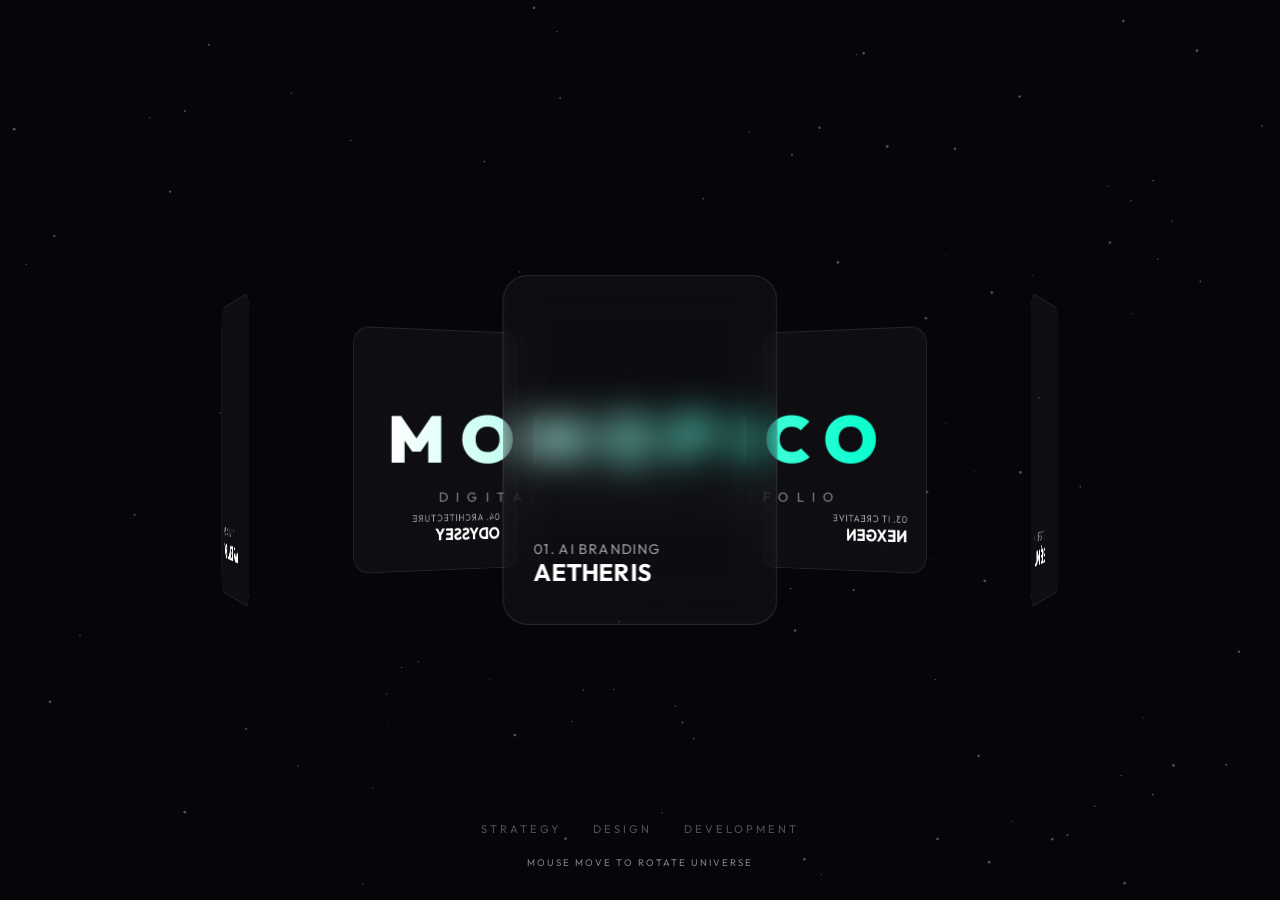
==== index.html @ 7fe348ae "Deploy MOMOPICO Master Portal with 3D orbiting ecosystem" ====
<!DOCTYPE html>
<html lang="ko">
<head>
    <meta charset="UTF-8">
    <meta name="viewport" content="width=device-width, initial-scale=1.0">
    <title>MOMOPICO | The Master Portfolio</title>
    
    <!-- SEO -->
    <meta name="description" content="AI 브랜딩부터 하이엔드 건축까지, 모모피코가 창조하는 디지털 우주를 경험하세요.">
    
    <!-- Fonts -->
    <link rel="preconnect" href="https://fonts.googleapis.com">
    <link rel="preconnect" href="https://fonts.gstatic.com" crossorigin>
    <link href="https://fonts.googleapis.com/css2?family=Outfit:wght@200;400;700;900&display=swap" rel="stylesheet">
    
    <style>
        :root {
            --bg: #05050a;
            --accent: #00ffcc;
            --text: #ffffff;
            --glass: rgba(255, 255, 255, 0.03);
            --glass-border: rgba(255, 255, 255, 0.1);
        }

        * {
            margin: 0;
            padding: 0;
            box-sizing: border-box;
        }

        body {
            background-color: var(--bg);
            color: var(--text);
            font-family: 'Outfit', sans-serif;
            overflow: hidden;
            height: 100vh;
            display: flex;
            flex-direction: column;
            align-items: center;
            justify-content: center;
        }

        /* --- Background Particles --- */
        #particles {
            position: fixed;
            top: 0;
            left: 0;
            width: 100%;
            height: 100%;
            z-index: -1;
        }

        /* --- Main Hub --- */
        .portal-wrapper {
            perspective: 2000px;
            width: 100%;
            height: 80vh;
            display: flex;
            align-items: center;
            justify-content: center;
            position: relative;
        }

        .hub-container {
            position: relative;
            transform-style: preserve-3d;
            width: 600px;
            height: 600px;
            display: flex;
            align-items: center;
            justify-content: center;
            transition: transform 0.1s ease-out;
        }

        .center-logo {
            z-index: 10;
            text-align: center;
            transform: translateZ(50px);
        }

        .center-logo h1 {
            font-size: 4rem;
            font-weight: 900;
            letter-spacing: 15px;
            margin-bottom: 0.5rem;
            background: linear-gradient(to right, #ffffff, var(--accent));
            -webkit-background-clip: text;
            -webkit-text-fill-color: transparent;
        }

        .center-logo p {
            font-size: 0.8rem;
            letter-spacing: 8px;
            text-transform: uppercase;
            opacity: 0.5;
        }

        /* --- Project Cards --- */
        .project-node {
            position: absolute;
            width: 220px;
            height: 280px;
            background: var(--glass);
            backdrop-filter: blur(15px);
            border: 1px solid var(--glass-border);
            border-radius: 20px;
            padding: 1.5rem;
            text-decoration: none;
            color: var(--text);
            transition: all 0.5s cubic-bezier(0.16, 1, 0.3, 1);
            transform-style: preserve-3d;
            display: flex;
            flex-direction: column;
            justify-content: flex-end;
            overflow: hidden;
        }

        .project-node:hover {
            background: rgba(255, 255, 255, 0.1);
            border-color: var(--accent);
            transform: scale(1.1) translateZ(100px);
            box-shadow: 0 20px 50px rgba(0, 255, 204, 0.1);
        }

        .node-info h3 {
            font-size: 1.2rem;
            font-weight: 700;
            margin-bottom: 0.3rem;
        }

        .node-info p {
            font-size: 0.7rem;
            opacity: 0.6;
            letter-spacing: 1px;
            text-transform: uppercase;
        }

        /* --- Positions (Orbiting) --- */
        .node-1 { transform: rotateY(0deg) translateZ(400px); }
        .node-2 { transform: rotateY(72deg) translateZ(400px); }
        .node-3 { transform: rotateY(144deg) translateZ(400px); }
        .node-4 { transform: rotateY(216deg) translateZ(400px); }
        .node-5 { transform: rotateY(288deg) translateZ(400px); }

        /* --- UI Elements --- */
        .bottom-nav {
            position: fixed;
            bottom: 4rem;
            display: flex;
            gap: 2rem;
            font-size: 0.7rem;
            letter-spacing: 3px;
            opacity: 0.3;
        }

        .hint {
            position: fixed;
            bottom: 2rem;
            font-size: 0.6rem;
            letter-spacing: 2px;
            opacity: 0.5;
            animation: pulse 2s infinite;
        }

        @keyframes pulse {
            0%, 100% { opacity: 0.3; }
            50% { opacity: 0.8; }
        }

        @media (max-width: 768px) {
            .hub-container { transform: scale(0.6); }
            .center-logo h1 { font-size: 2.5rem; }
        }
    </style>
</head>
<body>
    <canvas id="particles"></canvas>

    <div class="portal-wrapper">
        <div class="hub-container" id="hub">
            <div class="center-logo">
                <h1>MOMOPICO</h1>
                <p>Digital Universe Portfolio</p>
            </div>

            <!-- Orbiting Projects -->
            <a href="https://aetheris-lab.vercel.app" class="project-node node-1" target="_blank">
                <div class="node-info">
                    <p>01. AI Branding</p>
                    <h3>AETHERIS</h3>
                </div>
            </a>
            <a href="https://lumiere-fragrance.vercel.app" class="project-node node-2" target="_blank">
                <div class="node-info">
                    <p>02. Lifestyle</p>
                    <h3>LUMIÈRE</h3>
                </div>
            </a>
            <a href="https://nexgen-agency.vercel.app" class="project-node node-3" target="_blank">
                <div class="node-info">
                    <p>03. IT Creative</p>
                    <h3>NEXGEN</h3>
                </div>
            </a>
            <a href="https://odyssey-architecture.vercel.app" class="project-node node-4" target="_blank">
                <div class="node-info">
                    <p>04. Architecture</p>
                    <h3>ODYSSEY</h3>
                </div>
            </a>
            <a href="https://velvet-ray-beauty.vercel.app" class="project-node node-5" target="_blank">
                <div class="node-info">
                    <p>05. K-Beauty</p>
                    <h3>VELVET RAY</h3>
                </div>
            </a>
        </div>
    </div>

    <div class="bottom-nav">
        <span>STRATEGY</span>
        <span>DESIGN</span>
        <span>DEVELOPMENT</span>
    </div>

    <div class="hint">MOUSE MOVE TO ROTATE UNIVERSE</div>

    <script>
        const hub = document.getElementById('hub');
        const canvas = document.getElementById('particles');
        const ctx = canvas.getContext('2d');

        // --- 3D Rotation ---
        let targetX = 0, targetY = 0;
        let currentX = 0, currentY = 0;

        document.addEventListener('mousemove', (e) => {
            targetX = (e.clientX - window.innerWidth / 2) / 20;
            targetY = (e.clientY - window.innerHeight / 2) / 20;
        });

        function animate() {
            currentX += (targetX - currentX) * 0.05;
            currentY += (targetY - currentY) * 0.05;
            
            hub.style.transform = `rotateY(${currentX}deg) rotateX(${-currentY}deg)`;
            requestAnimationFrame(animate);
        }
        animate();

        // --- Particles ---
        canvas.width = window.innerWidth;
        canvas.height = window.innerHeight;

        const particles = [];
        for(let i=0; i<150; i++) {
            particles.push({
                x: Math.random() * canvas.width,
                y: Math.random() * canvas.height,
                size: Math.random() * 1.5,
                speedX: Math.random() * 0.2 - 0.1,
                speedY: Math.random() * 0.2 - 0.1
            });
        }

        function drawParticles() {
            ctx.clearRect(0, 0, canvas.width, canvas.height);
            ctx.fillStyle = 'rgba(255, 255, 255, 0.3)';
            particles.forEach(p => {
                ctx.beginPath();
                ctx.arc(p.x, p.y, p.size, 0, Math.PI * 2);
                ctx.fill();
                p.x += p.speedX;
                p.y += p.speedY;
                if(p.x < 0 || p.x > canvas.width) p.speedX *= -1;
                if(p.y < 0 || p.y > canvas.height) p.speedY *= -1;
            });
            requestAnimationFrame(drawParticles);
        }
        drawParticles();

        window.addEventListener('resize', () => {
            canvas.width = window.innerWidth;
            canvas.height = window.innerHeight;
        });
    </script>
</body>
</html>
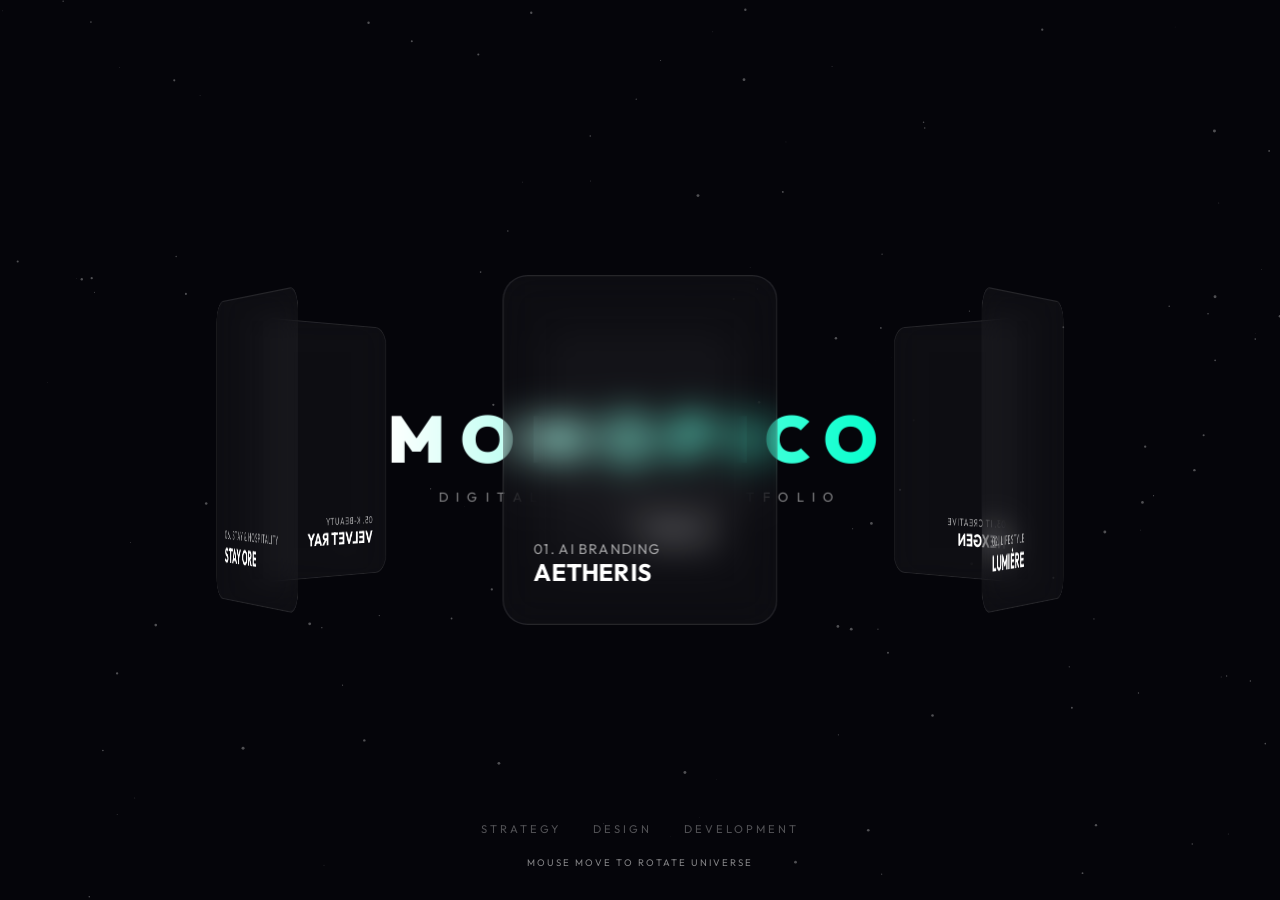
==== commit 69a92f05: "update: link Stay ORE virtual homepage (stayore.vercel.app) to momopico.com hub" ====
--- a/index.html
+++ b/index.html
@@ -137,10 +137,11 @@
 
         /* --- Positions (Orbiting) --- */
         .node-1 { transform: rotateY(0deg) translateZ(400px); }
-        .node-2 { transform: rotateY(72deg) translateZ(400px); }
-        .node-3 { transform: rotateY(144deg) translateZ(400px); }
-        .node-4 { transform: rotateY(216deg) translateZ(400px); }
-        .node-5 { transform: rotateY(288deg) translateZ(400px); }
+        .node-2 { transform: rotateY(60deg) translateZ(400px); }
+        .node-3 { transform: rotateY(120deg) translateZ(400px); }
+        .node-4 { transform: rotateY(180deg) translateZ(400px); }
+        .node-5 { transform: rotateY(240deg) translateZ(400px); }
+        .node-6 { transform: rotateY(300deg) translateZ(400px); }
 
         /* --- UI Elements --- */
         .bottom-nav {
@@ -212,6 +213,12 @@
                 <div class="node-info">
                     <p>05. K-Beauty</p>
                     <h3>VELVET RAY</h3>
+                </div>
+            </a>
+            <a href="https://stayore.vercel.app" class="project-node node-6" target="_blank">
+                <div class="node-info">
+                    <p>06. Stay & Hospitality</p>
+                    <h3>STAY ORE</h3>
                 </div>
             </a>
         </div>
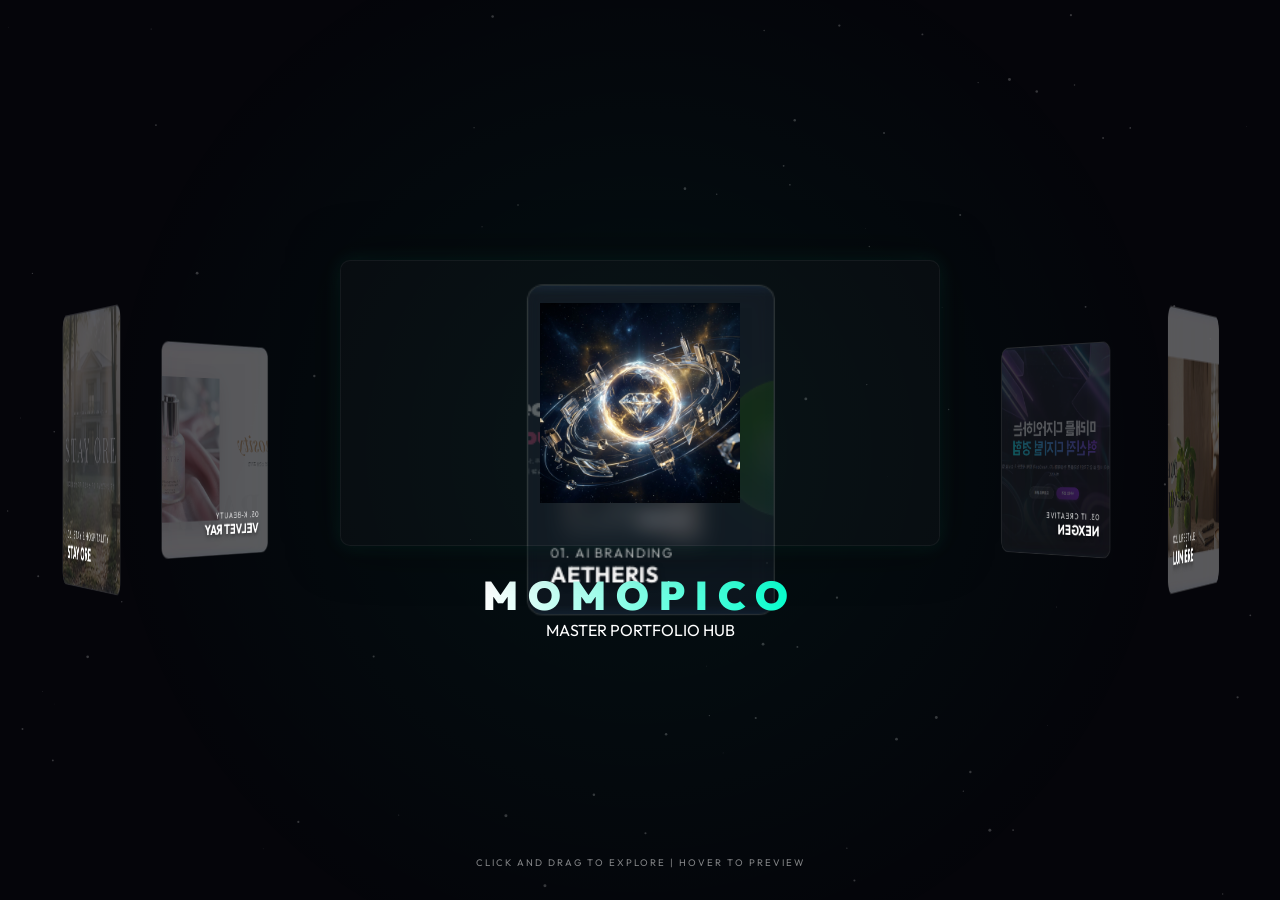
==== commit 2872f713: "Sync website updates" ====
--- a/index.html
+++ b/index.html
@@ -11,14 +11,14 @@
     <!-- Fonts -->
     <link rel="preconnect" href="https://fonts.googleapis.com">
     <link rel="preconnect" href="https://fonts.gstatic.com" crossorigin>
-    <link href="https://fonts.googleapis.com/css2?family=Outfit:wght@200;400;700;900&display=swap" rel="stylesheet">
+    <link href="https://fonts.googleapis.com/css2?family=Outfit:wght@200;400;700;900&family=Playfair+Display:ital,wght@0,900;1,900&display=swap" rel="stylesheet">
     
     <style>
         :root {
             --bg: #05050a;
             --accent: #00ffcc;
             --text: #ffffff;
-            --glass: rgba(255, 255, 255, 0.03);
+            --glass: rgba(255, 255, 255, 0.05);
             --glass-border: rgba(255, 255, 255, 0.1);
         }
 
@@ -38,9 +38,14 @@
             flex-direction: column;
             align-items: center;
             justify-content: center;
-        }
-
-        /* --- Background Particles --- */
+            cursor: grab;
+        }
+
+        body:active {
+            cursor: grabbing;
+        }
+
+        /* --- Background --- */
         #particles {
             position: fixed;
             top: 0;
@@ -50,11 +55,20 @@
             z-index: -1;
         }
 
+        .bg-glow {
+            position: fixed;
+            width: 100vw;
+            height: 100vh;
+            background: radial-gradient(circle at center, rgba(0, 255, 204, 0.05) 0%, transparent 70%);
+            z-index: -1;
+            pointer-events: none;
+        }
+
         /* --- Main Hub --- */
         .portal-wrapper {
             perspective: 2000px;
             width: 100%;
-            height: 80vh;
+            height: 90vh;
             display: flex;
             align-items: center;
             justify-content: center;
@@ -64,47 +78,94 @@
         .hub-container {
             position: relative;
             transform-style: preserve-3d;
-            width: 600px;
-            height: 600px;
+            width: 800px;
+            height: 800px;
             display: flex;
             align-items: center;
             justify-content: center;
-            transition: transform 0.1s ease-out;
-        }
-
-        .center-logo {
-            z-index: 10;
+            pointer-events: none;
+        }
+
+        /* --- Center Preview Area --- */
+        .center-display {
+            position: absolute;
+            width: 600px;
+            height: 380px;
+            z-index: 1;
+            transform: translateZ(0);
+            pointer-events: none;
+            display: flex;
+            flex-direction: column;
+            align-items: center;
+            justify-content: center;
+            transition: all 0.8s cubic-bezier(0.16, 1, 0.3, 1);
+        }
+
+        .preview-window {
+            width: 100%;
+            height: 100%;
+            position: relative;
+            overflow: hidden;
+            border-radius: 10px;
+            box-shadow: 0 0 50px rgba(0, 0, 0, 0.5), 0 0 20px rgba(0, 255, 204, 0.1);
+            background: rgba(255, 255, 255, 0.02);
+            border: 1px solid rgba(255, 255, 255, 0.05);
+        }
+
+        .preview-img {
+            width: 100%;
+            height: 100%;
+            object-fit: cover;
+            opacity: 0;
+            transform: scale(1.1);
+            transition: all 0.8s cubic-bezier(0.16, 1, 0.3, 1);
+        }
+
+        .preview-img.active {
+            opacity: 1;
+            transform: scale(1);
+        }
+
+        .default-visual {
+            position: absolute;
+            top: 50%;
+            left: 50%;
+            transform: translate(-50%, -50%);
+            width: 200px;
+            height: 200px;
+            opacity: 1;
+            transition: opacity 0.5s;
+        }
+
+        .default-visual.hidden {
+            opacity: 0;
+        }
+
+        .center-text {
+            margin-top: 1.5rem;
             text-align: center;
-            transform: translateZ(50px);
-        }
-
-        .center-logo h1 {
-            font-size: 4rem;
+        }
+
+        .center-text h1 {
+            font-size: 2.5rem;
             font-weight: 900;
-            letter-spacing: 15px;
-            margin-bottom: 0.5rem;
+            letter-spacing: 10px;
             background: linear-gradient(to right, #ffffff, var(--accent));
             -webkit-background-clip: text;
+            background-clip: text;
             -webkit-text-fill-color: transparent;
         }
 
-        .center-logo p {
-            font-size: 0.8rem;
-            letter-spacing: 8px;
-            text-transform: uppercase;
-            opacity: 0.5;
-        }
-
-        /* --- Project Cards --- */
+        /* --- Project Nodes --- */
         .project-node {
             position: absolute;
-            width: 220px;
-            height: 280px;
+            width: 180px;
+            height: 240px;
             background: var(--glass);
-            backdrop-filter: blur(15px);
+            backdrop-filter: blur(10px);
             border: 1px solid var(--glass-border);
-            border-radius: 20px;
-            padding: 1.5rem;
+            border-radius: 12px;
+            padding: 1rem;
             text-decoration: none;
             color: var(--text);
             transition: all 0.5s cubic-bezier(0.16, 1, 0.3, 1);
@@ -112,48 +173,57 @@
             display: flex;
             flex-direction: column;
             justify-content: flex-end;
+            pointer-events: auto;
             overflow: hidden;
         }
 
+        .node-thumb {
+            position: absolute;
+            top: 0;
+            left: 0;
+            width: 100%;
+            height: 100%;
+            object-fit: cover;
+            opacity: 0.3;
+            transition: opacity 0.3s;
+            z-index: -1;
+        }
+
         .project-node:hover {
-            background: rgba(255, 255, 255, 0.1);
+            background: rgba(255, 255, 255, 0.15);
             border-color: var(--accent);
-            transform: scale(1.1) translateZ(100px);
-            box-shadow: 0 20px 50px rgba(0, 255, 204, 0.1);
+            transform: scale(1.15) translateZ(150px) !important;
+            box-shadow: 0 20px 60px rgba(0, 255, 204, 0.2);
+            z-index: 100;
+        }
+
+        .project-node:hover .node-thumb {
+            opacity: 0.7;
         }
 
         .node-info h3 {
-            font-size: 1.2rem;
+            font-size: 1rem;
             font-weight: 700;
-            margin-bottom: 0.3rem;
+            margin-bottom: 0.2rem;
+            text-shadow: 0 2px 5px rgba(0,0,0,0.5);
         }
 
         .node-info p {
-            font-size: 0.7rem;
-            opacity: 0.6;
+            font-size: 0.6rem;
+            opacity: 0.8;
             letter-spacing: 1px;
             text-transform: uppercase;
         }
 
         /* --- Positions (Orbiting) --- */
-        .node-1 { transform: rotateY(0deg) translateZ(400px); }
-        .node-2 { transform: rotateY(60deg) translateZ(400px); }
-        .node-3 { transform: rotateY(120deg) translateZ(400px); }
-        .node-4 { transform: rotateY(180deg) translateZ(400px); }
-        .node-5 { transform: rotateY(240deg) translateZ(400px); }
-        .node-6 { transform: rotateY(300deg) translateZ(400px); }
-
-        /* --- UI Elements --- */
-        .bottom-nav {
-            position: fixed;
-            bottom: 4rem;
-            display: flex;
-            gap: 2rem;
-            font-size: 0.7rem;
-            letter-spacing: 3px;
-            opacity: 0.3;
-        }
-
+        .node-1 { transform: rotateY(0deg) translateZ(550px); }
+        .node-2 { transform: rotateY(60deg) translateZ(550px); }
+        .node-3 { transform: rotateY(120deg) translateZ(550px); }
+        .node-4 { transform: rotateY(180deg) translateZ(550px); }
+        .node-5 { transform: rotateY(240deg) translateZ(550px); }
+        .node-6 { transform: rotateY(300deg) translateZ(550px); }
+
+        /* --- UI --- */
         .hint {
             position: fixed;
             bottom: 2rem;
@@ -163,59 +233,75 @@
             animation: pulse 2s infinite;
         }
 
-        @keyframes pulse {
-            0%, 100% { opacity: 0.3; }
-            50% { opacity: 0.8; }
-        }
-
-        @media (max-width: 768px) {
-            .hub-container { transform: scale(0.6); }
-            .center-logo h1 { font-size: 2.5rem; }
+        @keyframes pulse { 0%, 100% { opacity: 0.3; } 50% { opacity: 0.8; } }
+
+        @media (max-width: 1024px) {
+            .center-display { width: 80%; height: 250px; }
+            .hub-container { transform: scale(0.7); }
         }
     </style>
 </head>
 <body>
     <canvas id="particles"></canvas>
+    <div class="bg-glow"></div>
 
     <div class="portal-wrapper">
+        <div class="center-display">
+            <div class="preview-window">
+                <img src="assets/momopico_core.png" class="default-visual" id="default-logo">
+                <img src="" class="preview-img" id="preview-img">
+            </div>
+            <div class="center-text">
+                <h1 id="center-title">MOMOPICO</h1>
+                <p id="center-category">MASTER PORTFOLIO HUB</p>
+            </div>
+        </div>
+
         <div class="hub-container" id="hub">
-            <div class="center-logo">
-                <h1>MOMOPICO</h1>
-                <p>Digital Universe Portfolio</p>
-            </div>
-
             <!-- Orbiting Projects -->
-            <a href="https://aetheris-lab.vercel.app" class="project-node node-1" target="_blank">
+            <a href="https://aetheris-lab.vercel.app" class="project-node node-1" target="_blank" 
+               data-hero="assets/aetheris_hero.png" data-title="AETHERIS" data-cat="AI Branding">
+                <img src="assets/aetheris_hero.png" class="node-thumb">
                 <div class="node-info">
                     <p>01. AI Branding</p>
                     <h3>AETHERIS</h3>
                 </div>
             </a>
-            <a href="https://lumiere-fragrance.vercel.app" class="project-node node-2" target="_blank">
+            <a href="https://lumiere-seoularoma.vercel.app" class="project-node node-2" target="_blank"
+               data-hero="assets/lumiere_hero.png" data-title="LUMIÈRE" data-cat="Lifestyle">
+                <img src="assets/lumiere_hero.png" class="node-thumb">
                 <div class="node-info">
                     <p>02. Lifestyle</p>
                     <h3>LUMIÈRE</h3>
                 </div>
             </a>
-            <a href="https://nexgen-agency.vercel.app" class="project-node node-3" target="_blank">
+            <a href="https://nexgenwebstudio.netlify.app" class="project-node node-3" target="_blank"
+               data-hero="assets/nexgen_hero.png" data-title="NEXGEN" data-cat="IT Creative">
+                <img src="assets/nexgen_hero.png" class="node-thumb">
                 <div class="node-info">
                     <p>03. IT Creative</p>
                     <h3>NEXGEN</h3>
                 </div>
             </a>
-            <a href="https://odyssey-architecture.vercel.app" class="project-node node-4" target="_blank">
+            <a href="https://odyssey-architecture.vercel.app" class="project-node node-4" target="_blank"
+               data-hero="assets/odyssey_hero.png" data-title="ODYSSEY" data-cat="Architecture">
+                <img src="assets/odyssey_hero.png" class="node-thumb">
                 <div class="node-info">
                     <p>04. Architecture</p>
                     <h3>ODYSSEY</h3>
                 </div>
             </a>
-            <a href="https://velvet-ray-beauty.vercel.app" class="project-node node-5" target="_blank">
+            <a href="https://velvet-ray-beauty.vercel.app" class="project-node node-5" target="_blank"
+               data-hero="assets/velvetray_hero.png" data-title="VELVET RAY" data-cat="K-Beauty">
+                <img src="assets/velvetray_hero.png" class="node-thumb">
                 <div class="node-info">
                     <p>05. K-Beauty</p>
                     <h3>VELVET RAY</h3>
                 </div>
             </a>
-            <a href="https://stayore.vercel.app" class="project-node node-6" target="_blank">
+            <a href="https://stayore.vercel.app" class="project-node node-6" target="_blank"
+               data-hero="assets/stayore_hero.png" data-title="STAY ORE" data-cat="Stay & Hospitality">
+                <img src="assets/stayore_hero.png" class="node-thumb">
                 <div class="node-info">
                     <p>06. Stay & Hospitality</p>
                     <h3>STAY ORE</h3>
@@ -224,72 +310,85 @@
         </div>
     </div>
 
-    <div class="bottom-nav">
-        <span>STRATEGY</span>
-        <span>DESIGN</span>
-        <span>DEVELOPMENT</span>
-    </div>
-
-    <div class="hint">MOUSE MOVE TO ROTATE UNIVERSE</div>
+    <div class="hint">CLICK AND DRAG TO EXPLORE | HOVER TO PREVIEW</div>
 
     <script>
         const hub = document.getElementById('hub');
+        const previewImg = document.getElementById('preview-img');
+        const defaultLogo = document.getElementById('default-logo');
+        const centerTitle = document.getElementById('center-title');
+        const centerCat = document.getElementById('center-category');
+        const nodes = document.querySelectorAll('.project-node');
+
+        // --- Drag to Rotate ---
+        let isDragging = false;
+        let startX, startY;
+        let rotateY = 0, rotateX = 0;
+        let targetRotateY = 0, targetRotateX = 0;
+        let autoRotate = 0.05;
+
+        window.addEventListener('mousedown', (e) => { isDragging = true; startX = e.clientX; startY = e.clientY; });
+        window.addEventListener('mousemove', (e) => {
+            if (!isDragging) return;
+            const deltaX = e.clientX - startX;
+            const deltaY = e.clientY - startY;
+            targetRotateY += deltaX * 0.15;
+            targetRotateX -= deltaY * 0.15;
+            startX = e.clientX;
+            startY = e.clientY;
+        });
+        window.addEventListener('mouseup', () => { isDragging = false; });
+
+        function updateRotation() {
+            if (!isDragging) targetRotateY += autoRotate;
+            rotateY += (targetRotateY - rotateY) * 0.08;
+            rotateX += (targetRotateX - rotateX) * 0.08;
+            hub.style.transform = `rotateY(${rotateY}deg) rotateX(${rotateX}deg)`;
+            requestAnimationFrame(updateRotation);
+        }
+        updateRotation();
+
+        // --- Hover Preview Logic ---
+        nodes.forEach(node => {
+            node.addEventListener('mouseenter', () => {
+                const hero = node.getAttribute('data-hero');
+                const title = node.getAttribute('data-title');
+                const cat = node.getAttribute('data-cat');
+                
+                previewImg.src = hero;
+                previewImg.classList.add('active');
+                defaultLogo.classList.add('hidden');
+                centerTitle.innerText = title;
+                centerCat.innerText = cat;
+            });
+            
+            node.addEventListener('mouseleave', () => {
+                // Keep the last hovered one or revert? Let's keep it for a richer feel.
+                // Or revert to default after some time.
+            });
+        });
+
+        // --- Particles ---
         const canvas = document.getElementById('particles');
         const ctx = canvas.getContext('2d');
-
-        // --- 3D Rotation ---
-        let targetX = 0, targetY = 0;
-        let currentX = 0, currentY = 0;
-
-        document.addEventListener('mousemove', (e) => {
-            targetX = (e.clientX - window.innerWidth / 2) / 20;
-            targetY = (e.clientY - window.innerHeight / 2) / 20;
-        });
-
-        function animate() {
-            currentX += (targetX - currentX) * 0.05;
-            currentY += (targetY - currentY) * 0.05;
-            
-            hub.style.transform = `rotateY(${currentX}deg) rotateX(${-currentY}deg)`;
-            requestAnimationFrame(animate);
-        }
-        animate();
-
-        // --- Particles ---
         canvas.width = window.innerWidth;
         canvas.height = window.innerHeight;
-
         const particles = [];
-        for(let i=0; i<150; i++) {
-            particles.push({
-                x: Math.random() * canvas.width,
-                y: Math.random() * canvas.height,
-                size: Math.random() * 1.5,
-                speedX: Math.random() * 0.2 - 0.1,
-                speedY: Math.random() * 0.2 - 0.1
-            });
-        }
-
+        for(let i=0; i<100; i++) {
+            particles.push({ x: Math.random()*canvas.width, y: Math.random()*canvas.height, size: Math.random()*1.5, speedX: Math.random()*0.1-0.05, speedY: Math.random()*0.1-0.05 });
+        }
         function drawParticles() {
-            ctx.clearRect(0, 0, canvas.width, canvas.height);
-            ctx.fillStyle = 'rgba(255, 255, 255, 0.3)';
+            ctx.clearRect(0,0,canvas.width,canvas.height);
+            ctx.fillStyle = 'rgba(255,255,255,0.2)';
             particles.forEach(p => {
-                ctx.beginPath();
-                ctx.arc(p.x, p.y, p.size, 0, Math.PI * 2);
-                ctx.fill();
-                p.x += p.speedX;
-                p.y += p.speedY;
+                ctx.beginPath(); ctx.arc(p.x,p.y,p.size,0,Math.PI*2); ctx.fill();
+                p.x += p.speedX; p.y += p.speedY;
                 if(p.x < 0 || p.x > canvas.width) p.speedX *= -1;
                 if(p.y < 0 || p.y > canvas.height) p.speedY *= -1;
             });
             requestAnimationFrame(drawParticles);
         }
         drawParticles();
-
-        window.addEventListener('resize', () => {
-            canvas.width = window.innerWidth;
-            canvas.height = window.innerHeight;
-        });
     </script>
 </body>
 </html>
